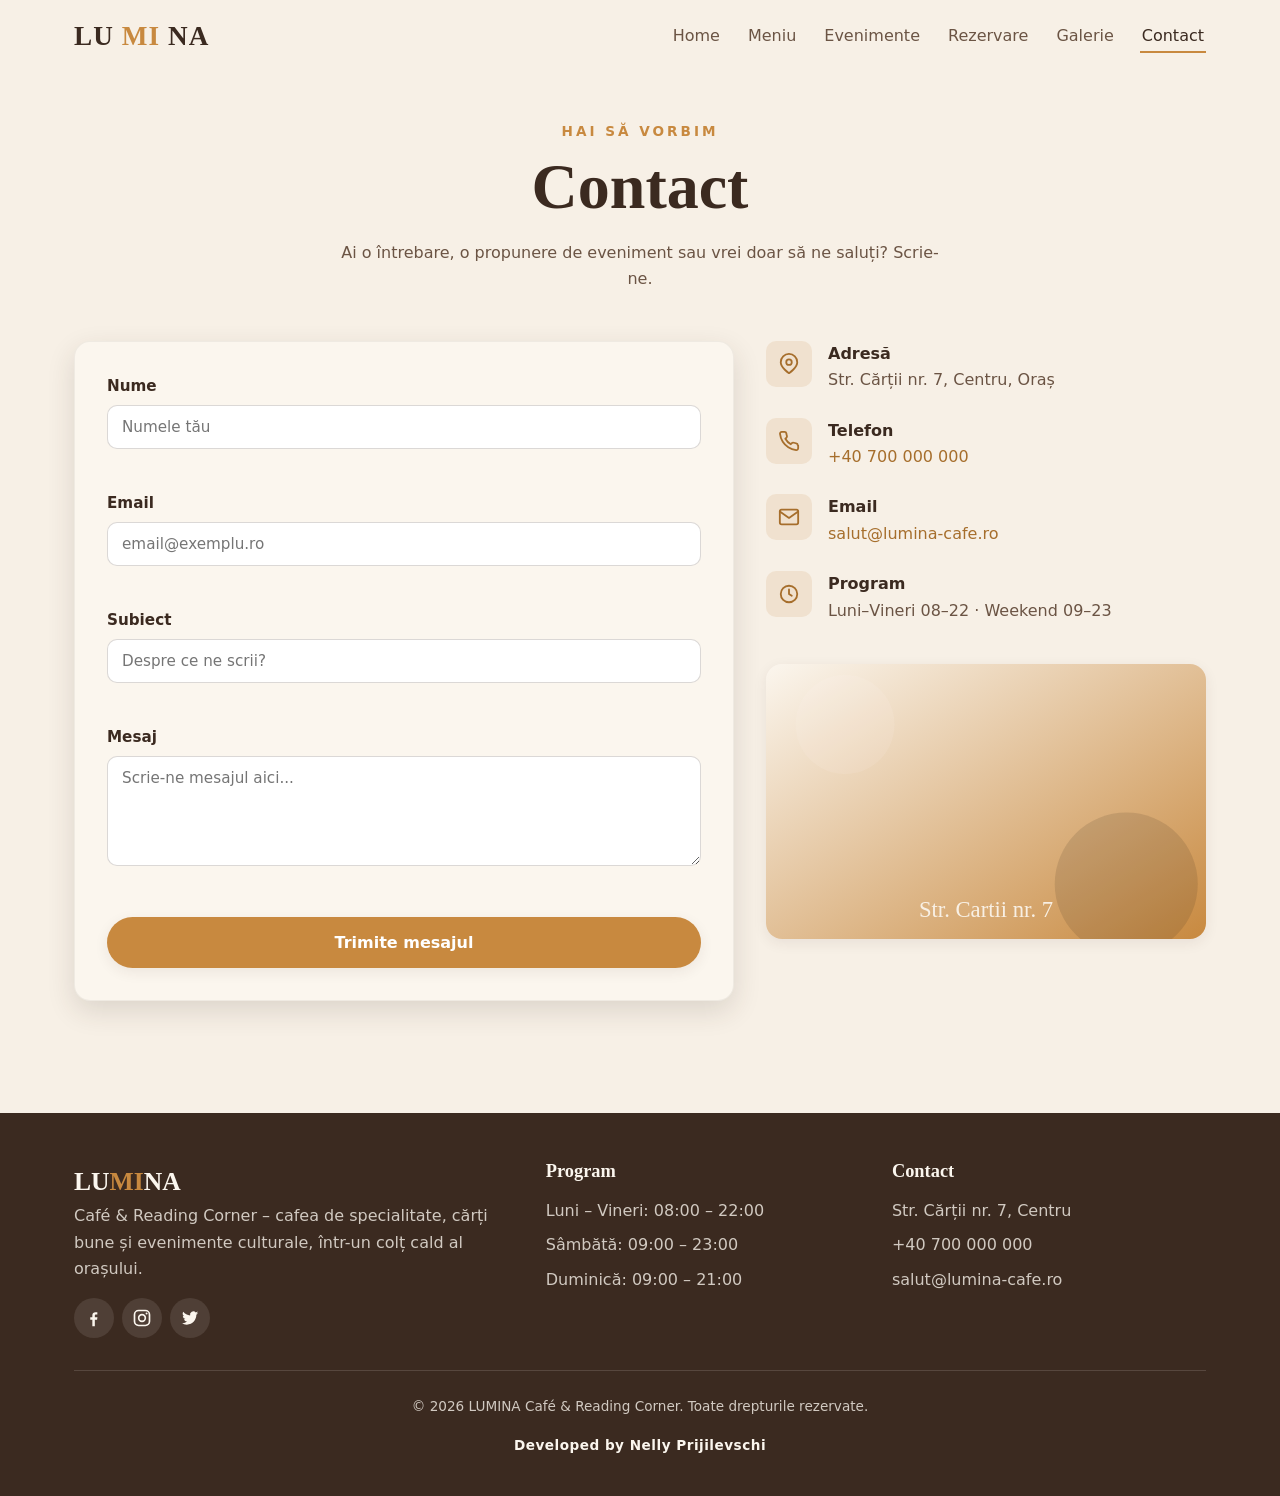
==== contact.html @ 899fbfd4 "Adaugă site-ul LUMINA – Café & Reading Corner Site complet în HTML/CSS/JS Vanilla, fără framework-ur" ====
<!DOCTYPE html>
<html lang="ro">
<head>
  <meta charset="UTF-8">
  <meta name="viewport" content="width=device-width, initial-scale=1.0">
  <meta name="description" content="Contactează LUMINA – adresă, program, telefon și formular de contact.">
  <title>Contact – LUMINA</title>
  <link rel="stylesheet" href="css/style.css">
  <link rel="icon" href="assets/images/produs-cafea.svg" type="image/svg+xml">
</head>
<body>
  <header id="navbar-container"></header>

  <main>
    <section class="sectiune--stransa container" style="padding-top:var(--sp-5);">
      <span class="eyebrow text-center" style="display:block;">Hai să vorbim</span>
      <h1 class="titlu-sectiune">Contact</h1>
      <p class="subtitlu-sectiune">
        Ai o întrebare, o propunere de eveniment sau vrei doar să ne saluți? Scrie-ne.
      </p>

      <div class="contact-layout">
        <!-- Formular de contact -->
        <form class="formular" id="form-contact" novalidate>
          <div class="mesaj-succes" id="succes" role="status">
            <svg viewBox="0 0 24 24" fill="none" stroke="currentColor" stroke-width="2.5" stroke-linecap="round" stroke-linejoin="round"><path d="M20 6L9 17l-5-5"/></svg>
            <span>Mulțumim pentru mesaj! Îți răspundem cât de curând.</span>
          </div>

          <div class="camp">
            <label for="nume">Nume</label>
            <input type="text" id="nume" name="nume" placeholder="Numele tău">
            <span class="camp__eroare" id="err-nume"></span>
          </div>
          <div class="camp">
            <label for="email">Email</label>
            <input type="email" id="email" name="email" placeholder="email@exemplu.ro">
            <span class="camp__eroare" id="err-email"></span>
          </div>
          <div class="camp">
            <label for="subiect">Subiect</label>
            <input type="text" id="subiect" name="subiect" placeholder="Despre ce ne scrii?">
            <span class="camp__eroare" id="err-subiect"></span>
          </div>
          <div class="camp">
            <label for="mesaj">Mesaj</label>
            <textarea id="mesaj" name="mesaj" placeholder="Scrie-ne mesajul aici..."></textarea>
            <span class="camp__eroare" id="err-mesaj"></span>
          </div>
          <button type="submit" class="btn btn--principal" style="width:100%;">Trimite mesajul</button>
        </form>

        <!-- Informații de contact -->
        <div class="info-contact">
          <div class="info-rand">
            <span class="info-rand__icon">
              <svg viewBox="0 0 24 24" fill="none" stroke="currentColor" stroke-width="2" stroke-linecap="round" stroke-linejoin="round"><path d="M21 10c0 6-9 12-9 12s-9-6-9-12a9 9 0 0 1 18 0z"/><circle cx="12" cy="10" r="3"/></svg>
            </span>
            <div><strong>Adresă</strong>Str. Cărții nr. 7, Centru, Oraș</div>
          </div>
          <div class="info-rand">
            <span class="info-rand__icon">
              <svg viewBox="0 0 24 24" fill="none" stroke="currentColor" stroke-width="2" stroke-linecap="round" stroke-linejoin="round"><path d="M22 16.9v3a2 2 0 0 1-2.2 2 19.8 19.8 0 0 1-8.6-3 19.5 19.5 0 0 1-6-6 19.8 19.8 0 0 1-3-8.6A2 2 0 0 1 4.1 2h3a2 2 0 0 1 2 1.7c.1.9.3 1.8.6 2.6a2 2 0 0 1-.5 2.1L8 9.5a16 16 0 0 0 6 6l1.1-1.1a2 2 0 0 1 2.1-.5c.8.3 1.7.5 2.6.6a2 2 0 0 1 1.7 2z"/></svg>
            </span>
            <div><strong>Telefon</strong><a href="tel:+40700000000">+40 700 000 000</a></div>
          </div>
          <div class="info-rand">
            <span class="info-rand__icon">
              <svg viewBox="0 0 24 24" fill="none" stroke="currentColor" stroke-width="2" stroke-linecap="round" stroke-linejoin="round"><rect x="2" y="4" width="20" height="16" rx="2"/><path d="m22 6-10 7L2 6"/></svg>
            </span>
            <div><strong>Email</strong><a href="mailto:salut@lumina-cafe.ro">salut@lumina-cafe.ro</a></div>
          </div>
          <div class="info-rand">
            <span class="info-rand__icon">
              <svg viewBox="0 0 24 24" fill="none" stroke="currentColor" stroke-width="2" stroke-linecap="round" stroke-linejoin="round"><circle cx="12" cy="12" r="9"/><path d="M12 7v5l3 2"/></svg>
            </span>
            <div><strong>Program</strong>Luni–Vineri 08–22 · Weekend 09–23</div>
          </div>
          <div class="harta-placeholder">
            <img src="assets/images/harta.svg" alt="Hartă orientativă către LUMINA">
          </div>
        </div>
      </div>
    </section>
  </main>

  <footer id="footer-container"></footer>

  <script src="js/main.js"></script>
  <script src="js/contact.js"></script>
</body>
</html>
---- css/style.css ----
/* ============================================================
   LUMINA – Café & Reading Corner
   Design system complet: variabile, componente, layout, responsive
   ============================================================ */

/* ---------- 1. Variabile globale (design tokens) ---------- */
:root {
  /* Paletă de culori – cald, premium */
  --crem: #F7F0E6;          /* fundal principal */
  --crem-deschis: #FBF6EE;  /* carduri / suprafețe */
  --caramel: #C8893F;       /* accent principal, butoane */
  --caramel-inchis: #A66E2C;/* hover butoane */
  --maro: #3B2A20;          /* text titluri / footer */
  --maro-mediu: #6B5444;    /* text secundar */
  --masliniu: #6B7A4F;      /* accent secundar / badge-uri */
  --masliniu-inchis: #566437;/* hover accent secundar */

  /* Suprafețe utilitare */
  --alb: #FFFFFF;
  --umbra-fina: 0 4px 14px rgba(59, 42, 32, 0.08);
  --umbra-medie: 0 10px 28px rgba(59, 42, 32, 0.14);
  --umbra-mare: 0 18px 44px rgba(59, 42, 32, 0.22);

  /* Tipografie */
  --font-titlu: "Cormorant Garamond", "Georgia", "Times New Roman", serif;
  --font-text: "Segoe UI", system-ui, -apple-system, sans-serif;

  /* Scară tipografică */
  --fs-h1: clamp(2.4rem, 5vw, 4rem);
  --fs-h2: clamp(1.9rem, 3.5vw, 2.8rem);
  --fs-h3: clamp(1.3rem, 2.2vw, 1.7rem);
  --fs-h4: 1.15rem;
  --fs-body: 1rem;
  --fs-small: 0.85rem;

  /* Spacing – grid de 8px */
  --sp-1: 8px;
  --sp-2: 16px;
  --sp-3: 24px;
  --sp-4: 32px;
  --sp-5: 48px;
  --sp-6: 64px;
  --sp-7: 96px;

  /* Forme */
  --radius: 16px;
  --radius-mic: 10px;
  --radius-pill: 999px;

  /* Mișcare */
  --tranzitie: 250ms ease;

  /* Layout */
  --container: 1180px;
}

/* ---------- 2. Reset & baze ---------- */
*,
*::before,
*::after {
  box-sizing: border-box;
  margin: 0;
  padding: 0;
}

html {
  scroll-behavior: smooth;
}

body {
  font-family: var(--font-text);
  font-size: var(--fs-body);
  line-height: 1.65;
  color: var(--maro-mediu);
  background-color: var(--crem);
  -webkit-font-smoothing: antialiased;
  overflow-x: hidden; /* evită orice scroll orizontal accidental */
}

/* Blochează scroll-ul body când lightbox / meniu mobil sunt deschise */
body.fara-scroll {
  overflow: hidden;
}

h1, h2, h3, h4 {
  font-family: var(--font-titlu);
  color: var(--maro);
  line-height: 1.15;
  font-weight: 600;
}

h1 { font-size: var(--fs-h1); }
h2 { font-size: var(--fs-h2); }
h3 { font-size: var(--fs-h3); }
h4 { font-size: var(--fs-h4); }

p { margin-bottom: var(--sp-2); }

a {
  color: var(--caramel-inchis);
  text-decoration: none;
  transition: color var(--tranzitie);
}
a:hover { color: var(--caramel); }

img {
  max-width: 100%;
  display: block;
}

ul { list-style: none; }

/* Focus vizibil pentru accesibilitate (navigare cu tastatura) */
:focus-visible {
  outline: 3px solid var(--masliniu);
  outline-offset: 2px;
  border-radius: 4px;
}

/* ---------- 3. Utilitare layout ---------- */
.container {
  width: 100%;
  max-width: var(--container);
  margin-inline: auto;
  padding-inline: var(--sp-3);
}

.sectiune {
  padding-block: var(--sp-7);
}

.sectiune--stransa {
  padding-block: var(--sp-5);
}

.titlu-sectiune {
  text-align: center;
  margin-bottom: var(--sp-2);
}

.subtitlu-sectiune {
  text-align: center;
  max-width: 620px;
  margin: 0 auto var(--sp-5);
  color: var(--maro-mediu);
}

/* Mic „eyebrow” deasupra titlurilor de secțiune */
.eyebrow {
  display: inline-block;
  text-transform: uppercase;
  letter-spacing: 3px;
  font-size: var(--fs-small);
  font-weight: 600;
  color: var(--caramel);
  margin-bottom: var(--sp-1);
}

.text-center { text-align: center; }

/* ---------- 4. Butoane ---------- */
.btn {
  display: inline-flex;
  align-items: center;
  justify-content: center;
  gap: var(--sp-1);
  font-family: var(--font-text);
  font-size: 1rem;
  font-weight: 600;
  padding: 14px 28px;
  border: 2px solid transparent;
  border-radius: var(--radius-pill);
  cursor: pointer;
  transition: transform var(--tranzitie), background-color var(--tranzitie),
    box-shadow var(--tranzitie), color var(--tranzitie), border-color var(--tranzitie);
  text-align: center;
}

.btn--principal {
  background-color: var(--caramel);
  color: var(--alb);
  box-shadow: var(--umbra-fina);
}
.btn--principal:hover {
  background-color: var(--caramel-inchis);
  color: var(--alb);
  transform: translateY(-2px);
  box-shadow: var(--umbra-medie);
}

.btn--secundar {
  background-color: transparent;
  color: var(--maro);
  border-color: var(--maro);
}
.btn--secundar:hover {
  background-color: var(--maro);
  color: var(--crem-deschis);
  transform: translateY(-2px);
}

.btn--masliniu {
  background-color: var(--masliniu);
  color: var(--alb);
}
.btn--masliniu:hover {
  background-color: var(--masliniu-inchis);
  color: var(--alb);
  transform: translateY(-2px);
}

.btn:active { transform: translateY(0); }

.btn--mic {
  padding: 9px 18px;
  font-size: var(--fs-small);
}

/* ---------- 5. Navbar ---------- */
.navbar {
  position: sticky;
  top: 0;
  z-index: 100;
  background-color: rgba(247, 240, 230, 0.92);
  backdrop-filter: blur(8px);
  transition: box-shadow var(--tranzitie), background-color var(--tranzitie);
}
/* Umbră fină când utilizatorul a derulat (clasă adăugată din JS) */
.navbar.scrolled {
  box-shadow: var(--umbra-fina);
  background-color: rgba(247, 240, 230, 0.98);
}

.navbar__inner {
  display: flex;
  align-items: center;
  justify-content: space-between;
  height: 72px;
}

.navbar__logo {
  font-family: var(--font-titlu);
  font-size: 1.7rem;
  font-weight: 700;
  letter-spacing: 1px;
  color: var(--maro);
  display: inline-flex;
  align-items: center;
  gap: 8px;
}
.navbar__logo span { color: var(--caramel); }

.navbar__links {
  display: flex;
  align-items: center;
  gap: var(--sp-3);
}

.navbar__link {
  position: relative;
  color: var(--maro-mediu);
  font-weight: 500;
  padding: 6px 2px;
}
.navbar__link::after {
  content: "";
  position: absolute;
  left: 0;
  bottom: -2px;
  width: 0;
  height: 2px;
  background-color: var(--caramel);
  transition: width var(--tranzitie);
}
.navbar__link:hover,
.navbar__link.active {
  color: var(--maro);
}
.navbar__link:hover::after,
.navbar__link.active::after {
  width: 100%;
}

/* Buton hamburger – ascuns pe desktop */
.navbar__toggle {
  display: none;
  flex-direction: column;
  justify-content: center;
  gap: 5px;
  width: 44px;
  height: 44px;
  background: transparent;
  border: none;
  cursor: pointer;
}
.navbar__toggle span {
  display: block;
  width: 26px;
  height: 2px;
  background-color: var(--maro);
  border-radius: 2px;
  transition: transform var(--tranzitie), opacity var(--tranzitie);
}
/* Animație „X” când meniul e deschis */
.navbar__toggle.activ span:nth-child(1) { transform: translateY(7px) rotate(45deg); }
.navbar__toggle.activ span:nth-child(2) { opacity: 0; }
.navbar__toggle.activ span:nth-child(3) { transform: translateY(-7px) rotate(-45deg); }

/* ---------- 6. Hero ---------- */
.hero {
  position: relative;
  padding-block: var(--sp-7);
  background:
    radial-gradient(circle at 20% 20%, rgba(200, 137, 63, 0.18), transparent 45%),
    radial-gradient(circle at 85% 80%, rgba(107, 122, 79, 0.16), transparent 45%),
    var(--crem);
  overflow: hidden;
}
.hero__grid {
  display: grid;
  grid-template-columns: 1.1fr 0.9fr;
  gap: var(--sp-5);
  align-items: center;
}
.hero__titlu {
  margin-bottom: var(--sp-2);
}
.hero__subtitlu {
  font-size: 1.15rem;
  max-width: 520px;
  margin-bottom: var(--sp-4);
}
.hero__actiuni {
  display: flex;
  flex-wrap: wrap;
  gap: var(--sp-2);
}
.hero__media {
  border-radius: var(--radius);
  overflow: hidden;
  box-shadow: var(--umbra-mare);
  aspect-ratio: 4 / 5;
}
.hero__media img { width: 100%; height: 100%; object-fit: cover; }

/* ---------- 7. Carduri ---------- */
.grid-carduri {
  display: grid;
  gap: var(--sp-3);
}
.grid-3 { grid-template-columns: repeat(3, 1fr); }
.grid-2 { grid-template-columns: repeat(2, 1fr); }

.card {
  background-color: var(--crem-deschis);
  border-radius: var(--radius);
  box-shadow: var(--umbra-fina);
  padding: var(--sp-3);
  transition: transform var(--tranzitie), box-shadow var(--tranzitie);
  border: 1px solid rgba(59, 42, 32, 0.05);
}
.card:hover {
  transform: translateY(-6px);
  box-shadow: var(--umbra-medie);
}
.card__icon {
  width: 56px;
  height: 56px;
  display: grid;
  place-items: center;
  border-radius: var(--radius-mic);
  background-color: rgba(200, 137, 63, 0.14);
  color: var(--caramel-inchis);
  margin-bottom: var(--sp-2);
}
.card__icon svg { width: 28px; height: 28px; }
.card h3 { margin-bottom: var(--sp-1); }

/* ---------- 8. Card produs (meniu + preview) ---------- */
.produs {
  background-color: var(--crem-deschis);
  border-radius: var(--radius);
  overflow: hidden;
  box-shadow: var(--umbra-fina);
  display: flex;
  flex-direction: column;
  transition: transform var(--tranzitie), box-shadow var(--tranzitie);
  border: 1px solid rgba(59, 42, 32, 0.05);
}
.produs:hover {
  transform: translateY(-6px);
  box-shadow: var(--umbra-medie);
}
.produs__media {
  aspect-ratio: 4 / 3;
  overflow: hidden;
  background-color: var(--crem);
}
.produs__media img {
  width: 100%; height: 100%;
  object-fit: cover;
  transition: transform 400ms ease;
}
.produs:hover .produs__media img { transform: scale(1.06); }
.produs__corp {
  padding: var(--sp-3);
  display: flex;
  flex-direction: column;
  gap: var(--sp-1);
  flex: 1;
}
.produs__cap {
  display: flex;
  justify-content: space-between;
  align-items: flex-start;
  gap: var(--sp-2);
}
.produs__nume { font-size: 1.25rem; }
.produs__pret {
  font-weight: 700;
  color: var(--caramel-inchis);
  white-space: nowrap;
  font-size: 1.1rem;
}
.produs__desc {
  font-size: 0.92rem;
  color: var(--maro-mediu);
  margin-bottom: var(--sp-2);
}
.produs .btn { margin-top: auto; }

/* Badge de categorie */
.badge {
  display: inline-block;
  font-size: 0.72rem;
  font-weight: 600;
  text-transform: uppercase;
  letter-spacing: 1px;
  padding: 4px 12px;
  border-radius: var(--radius-pill);
  background-color: rgba(107, 122, 79, 0.16);
  color: var(--masliniu-inchis);
  align-self: flex-start;
}

/* ---------- 9. Controale meniu (filtre + căutare) ---------- */
.meniu-controale {
  display: flex;
  flex-wrap: wrap;
  gap: var(--sp-2);
  align-items: center;
  justify-content: space-between;
  margin-bottom: var(--sp-4);
}
.filtre {
  display: flex;
  flex-wrap: wrap;
  gap: var(--sp-1);
}
.filtru-btn {
  font-family: var(--font-text);
  font-weight: 600;
  font-size: 0.9rem;
  padding: 8px 18px;
  border-radius: var(--radius-pill);
  border: 1.5px solid rgba(59, 42, 32, 0.18);
  background-color: transparent;
  color: var(--maro-mediu);
  cursor: pointer;
  transition: all var(--tranzitie);
}
.filtru-btn:hover { border-color: var(--caramel); color: var(--caramel-inchis); }
.filtru-btn.activ {
  background-color: var(--caramel);
  border-color: var(--caramel);
  color: var(--alb);
}

.cautare {
  position: relative;
  flex: 1;
  min-width: 220px;
  max-width: 320px;
}
.cautare input {
  width: 100%;
  padding: 11px 16px 11px 42px;
  border-radius: var(--radius-pill);
  border: 1.5px solid rgba(59, 42, 32, 0.18);
  background-color: var(--crem-deschis);
  font-family: var(--font-text);
  font-size: 0.95rem;
  color: var(--maro);
  transition: border-color var(--tranzitie);
}
.cautare input:focus { outline: none; border-color: var(--caramel); }
.cautare svg {
  position: absolute;
  left: 14px; top: 50%;
  transform: translateY(-50%);
  width: 18px; height: 18px;
  color: var(--maro-mediu);
  pointer-events: none;
}

/* ---------- 10. Layout meniu + coș ---------- */
.meniu-layout {
  display: grid;
  grid-template-columns: 1fr 340px;
  gap: var(--sp-4);
  align-items: start;
}
.lista-produse {
  display: grid;
  grid-template-columns: repeat(auto-fill, minmax(250px, 1fr));
  gap: var(--sp-3);
}

/* Coșul (panou lateral lipicios) */
.cos {
  position: sticky;
  top: 92px;
  background-color: var(--crem-deschis);
  border-radius: var(--radius);
  box-shadow: var(--umbra-medie);
  padding: var(--sp-3);
  border: 1px solid rgba(59, 42, 32, 0.06);
}
.cos__titlu {
  display: flex;
  align-items: center;
  justify-content: space-between;
  margin-bottom: var(--sp-2);
  padding-bottom: var(--sp-2);
  border-bottom: 1px solid rgba(59, 42, 32, 0.1);
}
.cos__lista { display: flex; flex-direction: column; gap: var(--sp-2); max-height: 360px; overflow-y: auto; }
.cos-item {
  display: grid;
  grid-template-columns: 1fr auto;
  gap: 4px var(--sp-1);
  padding-bottom: var(--sp-2);
  border-bottom: 1px dashed rgba(59, 42, 32, 0.12);
}
.cos-item__nume { font-weight: 600; color: var(--maro); font-size: 0.95rem; }
.cos-item__pret { color: var(--caramel-inchis); font-weight: 600; }
.cos-item__controale { display: flex; align-items: center; gap: var(--sp-1); }
.cantitate-btn {
  width: 28px; height: 28px;
  border-radius: 50%;
  border: 1.5px solid rgba(59, 42, 32, 0.2);
  background: transparent;
  color: var(--maro);
  font-weight: 700;
  cursor: pointer;
  display: grid; place-items: center;
  transition: all var(--tranzitie);
  line-height: 1;
}
.cantitate-btn:hover { background-color: var(--caramel); border-color: var(--caramel); color: var(--alb); }
.cos-item__cant { min-width: 22px; text-align: center; font-weight: 600; }
.cos-item__sterge {
  background: none; border: none; cursor: pointer;
  color: var(--maro-mediu); font-size: 0.8rem; text-decoration: underline;
  justify-self: start;
}
.cos-item__sterge:hover { color: #b3401f; }

.cos__total {
  display: flex;
  justify-content: space-between;
  align-items: center;
  font-size: 1.2rem;
  font-weight: 700;
  color: var(--maro);
  margin-block: var(--sp-2);
  padding-top: var(--sp-2);
  border-top: 1px solid rgba(59, 42, 32, 0.1);
}
.cos__actiuni { display: flex; flex-direction: column; gap: var(--sp-1); }

/* Stare goală generică */
.stare-goala {
  text-align: center;
  color: var(--maro-mediu);
  padding: var(--sp-4) var(--sp-2);
}
.stare-goala svg { width: 48px; height: 48px; opacity: 0.4; margin-bottom: var(--sp-1); }

/* ---------- 11. Evenimente ---------- */
.eveniment {
  background-color: var(--crem-deschis);
  border-radius: var(--radius);
  overflow: hidden;
  box-shadow: var(--umbra-fina);
  display: flex;
  flex-direction: column;
  border: 1px solid rgba(59, 42, 32, 0.05);
  transition: transform var(--tranzitie), box-shadow var(--tranzitie);
}
.eveniment:hover { transform: translateY(-6px); box-shadow: var(--umbra-medie); }
.eveniment__media { aspect-ratio: 16 / 10; overflow: hidden; }
.eveniment__media img { width: 100%; height: 100%; object-fit: cover; }
.eveniment__corp { padding: var(--sp-3); display: flex; flex-direction: column; gap: var(--sp-1); flex: 1; }
.eveniment__data {
  display: inline-flex; align-items: center; gap: 6px;
  font-size: 0.85rem; font-weight: 600; color: var(--masliniu-inchis);
}
.eveniment__titlu { font-size: 1.35rem; }
.eveniment__desc { font-size: 0.92rem; margin-bottom: var(--sp-2); }
.eveniment .btn { margin-top: auto; }

/* Buton favorite */
.fav-btn {
  display: inline-flex; align-items: center; justify-content: center; gap: 8px;
  border: 1.5px solid var(--caramel);
  background: transparent;
  color: var(--caramel-inchis);
  font-family: var(--font-text); font-weight: 600;
  padding: 10px 18px; border-radius: var(--radius-pill);
  cursor: pointer; transition: all var(--tranzitie);
}
.fav-btn:hover { background-color: rgba(200, 137, 63, 0.1); }
.fav-btn.activ { background-color: var(--caramel); border-color: var(--caramel); color: var(--alb); }
.fav-btn svg { width: 18px; height: 18px; }

.contor-fav {
  display: inline-block;
  background-color: rgba(200, 137, 63, 0.16);
  color: var(--caramel-inchis);
  font-weight: 600;
  padding: 6px 16px;
  border-radius: var(--radius-pill);
  font-size: 0.9rem;
}

/* ---------- 12. Formulare ---------- */
.formular {
  background-color: var(--crem-deschis);
  border-radius: var(--radius);
  box-shadow: var(--umbra-medie);
  padding: var(--sp-4);
  border: 1px solid rgba(59, 42, 32, 0.06);
}
.camp { margin-bottom: var(--sp-3); }
.camp label {
  display: block;
  font-weight: 600;
  color: var(--maro);
  margin-bottom: 6px;
  font-size: 0.95rem;
}
.camp input,
.camp select,
.camp textarea {
  width: 100%;
  padding: 12px 14px;
  border: 1.5px solid rgba(59, 42, 32, 0.18);
  border-radius: var(--radius-mic);
  background-color: var(--alb);
  font-family: var(--font-text);
  font-size: 0.95rem;
  color: var(--maro);
  transition: border-color var(--tranzitie), box-shadow var(--tranzitie);
}
.camp textarea { resize: vertical; min-height: 110px; }
.camp input:focus,
.camp select:focus,
.camp textarea:focus {
  outline: none;
  border-color: var(--caramel);
  box-shadow: 0 0 0 3px rgba(200, 137, 63, 0.18);
}
/* Câmp invalid */
.camp.invalid input,
.camp.invalid select,
.camp.invalid textarea {
  border-color: #c0492b;
  box-shadow: 0 0 0 3px rgba(192, 73, 43, 0.14);
}
.camp__eroare {
  display: block;
  color: #c0492b;
  font-size: 0.82rem;
  margin-top: 5px;
  min-height: 1em;
}
.camp-rand {
  display: grid;
  grid-template-columns: 1fr 1fr;
  gap: var(--sp-2);
}

/* Mesaj de succes (formulare) */
.mesaj-succes {
  display: none;
  align-items: center;
  gap: var(--sp-1);
  background-color: rgba(107, 122, 79, 0.16);
  color: var(--masliniu-inchis);
  border: 1px solid rgba(107, 122, 79, 0.4);
  border-radius: var(--radius-mic);
  padding: var(--sp-2);
  margin-bottom: var(--sp-3);
  font-weight: 600;
}
.mesaj-succes.vizibil { display: flex; }
.mesaj-succes svg { width: 22px; height: 22px; flex-shrink: 0; }

/* Toast (notificare temporară) */
.toast {
  position: fixed;
  bottom: 24px; left: 50%;
  transform: translateX(-50%) translateY(120%);
  background-color: var(--maro);
  color: var(--crem-deschis);
  padding: 14px 24px;
  border-radius: var(--radius-pill);
  box-shadow: var(--umbra-mare);
  font-weight: 600;
  z-index: 300;
  transition: transform 350ms ease;
  max-width: 90vw;
}
.toast.vizibil { transform: translateX(-50%) translateY(0); }

/* ---------- 13. Galerie + Lightbox ---------- */
.galerie-grid {
  display: grid;
  grid-template-columns: repeat(3, 1fr);
  gap: var(--sp-2);
}
.galerie-item {
  position: relative;
  border-radius: var(--radius-mic);
  overflow: hidden;
  cursor: pointer;
  aspect-ratio: 1 / 1;
  border: none;
  padding: 0;
  background: var(--crem-deschis);
}
.galerie-item img { width: 100%; height: 100%; object-fit: cover; transition: transform 400ms ease; }
.galerie-item:hover img { transform: scale(1.08); }
.galerie-item::after {
  content: "";
  position: absolute; inset: 0;
  background: linear-gradient(transparent 55%, rgba(59, 42, 32, 0.35));
  opacity: 0;
  transition: opacity var(--tranzitie);
}
.galerie-item:hover::after { opacity: 1; }

.lightbox {
  position: fixed;
  inset: 0;
  background-color: rgba(33, 23, 17, 0.92);
  display: none;
  align-items: center;
  justify-content: center;
  z-index: 400;
  padding: var(--sp-3);
}
.lightbox.deschis { display: flex; }
.lightbox__imagine {
  max-width: min(90vw, 1000px);
  max-height: 82vh;
  border-radius: var(--radius-mic);
  box-shadow: var(--umbra-mare);
}
.lightbox__btn {
  position: absolute;
  background: rgba(247, 240, 230, 0.16);
  border: none;
  color: var(--crem-deschis);
  width: 52px; height: 52px;
  border-radius: 50%;
  font-size: 1.6rem;
  cursor: pointer;
  display: grid; place-items: center;
  transition: background var(--tranzitie);
}
.lightbox__btn:hover { background: rgba(247, 240, 230, 0.32); }
.lightbox__inchide { top: 22px; right: 22px; }
.lightbox__prev { left: 22px; top: 50%; transform: translateY(-50%); }
.lightbox__next { right: 22px; top: 50%; transform: translateY(-50%); }
.lightbox__counter {
  position: absolute;
  bottom: 22px; left: 50%;
  transform: translateX(-50%);
  color: var(--crem-deschis);
  font-size: 0.9rem;
  letter-spacing: 1px;
}

/* ---------- 14. Info contact ---------- */
.contact-layout {
  display: grid;
  grid-template-columns: 1.2fr 0.8fr;
  gap: var(--sp-4);
  align-items: start;
}
.info-contact { display: flex; flex-direction: column; gap: var(--sp-3); }
.info-rand { display: flex; gap: var(--sp-2); align-items: flex-start; }
.info-rand__icon {
  width: 46px; height: 46px; flex-shrink: 0;
  display: grid; place-items: center;
  border-radius: var(--radius-mic);
  background-color: rgba(200, 137, 63, 0.14);
  color: var(--caramel-inchis);
}
.info-rand__icon svg { width: 22px; height: 22px; }
.info-rand strong { color: var(--maro); display: block; }
.harta-placeholder {
  margin-top: var(--sp-2);
  border-radius: var(--radius);
  overflow: hidden;
  box-shadow: var(--umbra-fina);
}

/* ---------- 15. Bandă CTA ---------- */
.banda-cta {
  background:
    linear-gradient(120deg, var(--maro), var(--maro-mediu));
  color: var(--crem-deschis);
  border-radius: var(--radius);
  padding: var(--sp-5);
  text-align: center;
}
.banda-cta h2 { color: var(--crem-deschis); }
.banda-cta p { color: rgba(251, 246, 238, 0.85); max-width: 560px; margin-inline: auto; }

/* ---------- 16. Footer ---------- */
.footer {
  background-color: var(--maro);
  color: rgba(251, 246, 238, 0.78);
  padding-block: var(--sp-5) var(--sp-3);
  margin-top: var(--sp-6);
}
.footer__grid {
  display: grid;
  grid-template-columns: 1.4fr 1fr 1fr;
  gap: var(--sp-4);
  margin-bottom: var(--sp-4);
}
.footer h4 { color: var(--crem-deschis); margin-bottom: var(--sp-2); }
.footer__logo {
  font-family: var(--font-titlu);
  font-size: 1.6rem;
  font-weight: 700;
  color: var(--crem-deschis);
}
.footer__logo span { color: var(--caramel); }
.footer a { color: rgba(251, 246, 238, 0.78); }
.footer a:hover { color: var(--caramel); }
.footer__lista li { margin-bottom: 8px; }
.footer__social { display: flex; gap: var(--sp-1); margin-top: var(--sp-1); }
.footer__social a {
  width: 40px; height: 40px;
  display: grid; place-items: center;
  border-radius: 50%;
  background-color: rgba(251, 246, 238, 0.1);
  transition: background var(--tranzitie);
}
.footer__social a:hover { background-color: var(--caramel); }
.footer__social svg { width: 20px; height: 20px; color: var(--crem-deschis); }
.footer__jos {
  border-top: 1px solid rgba(251, 246, 238, 0.14);
  padding-top: var(--sp-3);
  text-align: center;
  font-size: var(--fs-small);
}
.footer__dev {
  color: var(--crem-deschis);
  font-weight: 600;
  letter-spacing: 0.5px;
}

/* ---------- 17. Animație fade-in la scroll ---------- */
.fade-in {
  opacity: 0;
  transform: translateY(24px);
  transition: opacity 600ms ease, transform 600ms ease;
}
.fade-in.vizibil {
  opacity: 1;
  transform: translateY(0);
}
/* Respectă preferința utilizatorului pentru mai puțină mișcare */
@media (prefers-reduced-motion: reduce) {
  .fade-in { opacity: 1; transform: none; transition: none; }
  html { scroll-behavior: auto; }
}

/* ============================================================
   18. Responsive – mobile first breakpoints
   ============================================================ */

/* Tabletă mare / desktop mic */
@media (max-width: 1024px) {
  .meniu-layout { grid-template-columns: 1fr; }
  .cos { position: static; }
  .hero__grid { gap: var(--sp-4); }
  .galerie-grid { grid-template-columns: repeat(3, 1fr); }
}

/* Tabletă */
@media (max-width: 768px) {
  .navbar__toggle { display: flex; }
  .navbar__links {
    position: fixed;
    top: 72px; right: 0;
    width: min(78vw, 320px);
    height: calc(100vh - 72px);
    flex-direction: column;
    align-items: flex-start;
    gap: var(--sp-2);
    background-color: var(--crem-deschis);
    box-shadow: var(--umbra-mare);
    padding: var(--sp-4) var(--sp-3);
    transform: translateX(110%);
    transition: transform var(--tranzitie);
  }
  .navbar__links.deschis { transform: translateX(0); }
  .navbar__link { font-size: 1.1rem; width: 100%; }

  .hero__grid { grid-template-columns: 1fr; }
  .hero__media { order: -1; aspect-ratio: 16 / 10; }
  .hero__subtitlu { margin-inline: auto; }
  .hero { padding-block: var(--sp-5); }

  .grid-3 { grid-template-columns: repeat(2, 1fr); }
  .footer__grid { grid-template-columns: 1fr 1fr; }
  .contact-layout { grid-template-columns: 1fr; }
  .sectiune { padding-block: var(--sp-6); }
}

/* Telefon */
@media (max-width: 560px) {
  .grid-3,
  .grid-2,
  .lista-produse { grid-template-columns: 1fr; }
  .galerie-grid { grid-template-columns: repeat(2, 1fr); }
  .camp-rand { grid-template-columns: 1fr; }
  .footer__grid { grid-template-columns: 1fr; text-align: center; }
  .footer__social { justify-content: center; }
  .meniu-controale { flex-direction: column; align-items: stretch; }
  .cautare { max-width: 100%; }
  .formular { padding: var(--sp-3); }
  .hero__actiuni .btn { flex: 1; }
}

/* Telefon mic – de la 320px */
@media (max-width: 380px) {
  .container { padding-inline: var(--sp-2); }
  .navbar__logo { font-size: 1.45rem; }
}
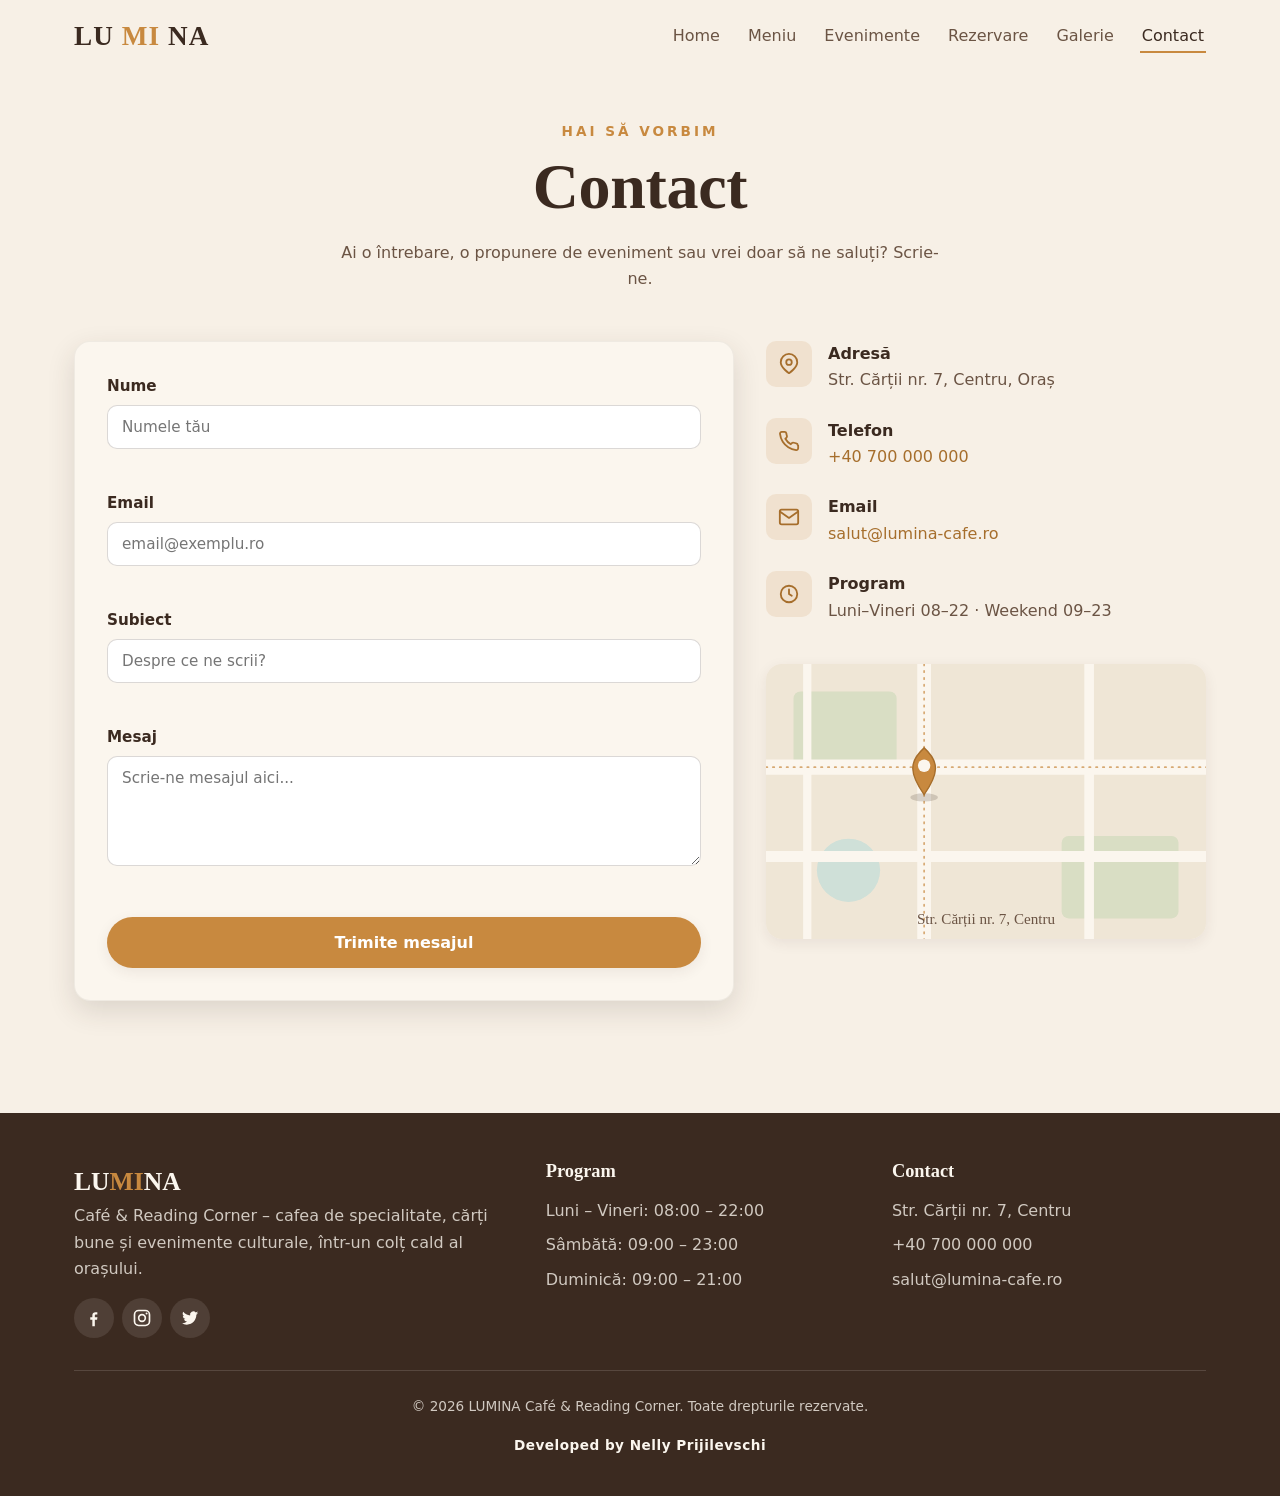
==== commit 5450a9cb: "Finisaj senior: fotografii reale + animații și micro-interacțiuni - Înlocuiește placeholderele SVG c" ====
--- a/contact.html
+++ b/contact.html
@@ -6,7 +6,7 @@
   <meta name="description" content="Contactează LUMINA – adresă, program, telefon și formular de contact.">
   <title>Contact – LUMINA</title>
   <link rel="stylesheet" href="css/style.css">
-  <link rel="icon" href="assets/images/produs-cafea.svg" type="image/svg+xml">
+  <link rel="icon" href="assets/images/favicon.svg" type="image/svg+xml">
 </head>
 <body>
   <header id="navbar-container"></header>
--- a/css/style.css
+++ b/css/style.css
@@ -955,3 +955,156 @@
   .container { padding-inline: var(--sp-2); }
   .navbar__logo { font-size: 1.45rem; }
 }
+
+/* ============================================================
+   19. Finisaje premium (micro-interacțiuni & animații)
+   ============================================================ */
+
+/* --- 19.1 Bară de progres la scroll (sus de tot) --- */
+.scroll-progress {
+  position: fixed;
+  top: 0; left: 0;
+  height: 3px;
+  width: 0;
+  background: linear-gradient(90deg, var(--caramel), var(--masliniu));
+  z-index: 200;
+  transition: width 100ms linear;
+}
+
+/* --- 19.2 Buton „Înapoi sus” --- */
+.to-top {
+  position: fixed;
+  bottom: 24px; right: 24px;
+  width: 48px; height: 48px;
+  border-radius: 50%;
+  background: var(--maro);
+  color: var(--crem-deschis);
+  border: none;
+  cursor: pointer;
+  display: grid; place-items: center;
+  box-shadow: var(--umbra-medie);
+  opacity: 0;
+  visibility: hidden;
+  transform: translateY(14px);
+  transition: opacity var(--tranzitie), transform var(--tranzitie),
+    visibility var(--tranzitie), background var(--tranzitie);
+  z-index: 150;
+}
+.to-top.vizibil { opacity: 1; visibility: visible; transform: translateY(0); }
+.to-top:hover { background: var(--caramel); transform: translateY(-3px); }
+.to-top svg { width: 22px; height: 22px; }
+
+/* --- 19.3 Efect „shine” pe butoanele principale --- */
+.btn { position: relative; overflow: hidden; }
+.btn::after {
+  content: "";
+  position: absolute;
+  top: 0; left: -130%;
+  width: 60%; height: 100%;
+  background: linear-gradient(120deg, transparent, rgba(255, 255, 255, 0.35), transparent);
+  transform: skewX(-20deg);
+  transition: left 600ms ease;
+  pointer-events: none;
+}
+.btn:hover::after { left: 150%; }
+
+/* --- 19.4 Accent de titlu (cuvânt evidențiat în caramel) --- */
+.accent { color: var(--caramel-inchis); }
+h1, h2, h3 { letter-spacing: -0.3px; }
+
+/* --- 19.5 Indicator de scroll în hero --- */
+.hero__scroll {
+  position: absolute;
+  bottom: 20px; left: 50%;
+  transform: translateX(-50%);
+  display: flex;
+  flex-direction: column;
+  align-items: center;
+  gap: 6px;
+  color: var(--maro-mediu);
+  font-size: 0.78rem;
+  letter-spacing: 2px;
+  text-transform: uppercase;
+  animation: bob 1.9s ease-in-out infinite;
+}
+.hero__scroll svg { width: 24px; height: 24px; }
+@keyframes bob {
+  0%, 100% { transform: translate(-50%, 0); }
+  50%      { transform: translate(-50%, 8px); }
+}
+
+/* --- 19.6 Secțiunea de statistici (cu numere animate) --- */
+.stats {
+  display: grid;
+  grid-template-columns: repeat(4, 1fr);
+  gap: var(--sp-3);
+  text-align: center;
+  background: var(--crem-deschis);
+  border: 1px solid rgba(59, 42, 32, 0.06);
+  border-radius: var(--radius);
+  box-shadow: var(--umbra-fina);
+  padding: var(--sp-4) var(--sp-3);
+}
+.stat__num {
+  font-family: var(--font-titlu);
+  font-size: clamp(2rem, 4vw, 3rem);
+  font-weight: 700;
+  color: var(--caramel-inchis);
+  line-height: 1;
+}
+.stat__label {
+  display: block;
+  margin-top: 6px;
+  color: var(--maro-mediu);
+  font-weight: 600;
+  font-size: 0.9rem;
+  letter-spacing: 0.5px;
+}
+
+/* --- 19.7 Lightbox: tranziții de deschidere + legendă --- */
+.lightbox.deschis { animation: lbFade 280ms ease; }
+.lightbox__imagine { animation: lbZoom 320ms cubic-bezier(0.2, 0.7, 0.3, 1); }
+.lightbox__caption {
+  position: absolute;
+  bottom: 56px; left: 50%;
+  transform: translateX(-50%);
+  color: var(--crem-deschis);
+  font-size: 0.95rem;
+  max-width: 80vw;
+  text-align: center;
+  opacity: 0.9;
+}
+@keyframes lbFade { from { opacity: 0; } to { opacity: 1; } }
+@keyframes lbZoom {
+  from { opacity: 0; transform: scale(0.92); }
+  to   { opacity: 1; transform: scale(1); }
+}
+
+/* --- 19.8 Variante de reveal (folosite cu .fade-in) --- */
+.fade-in.din-stanga { transform: translateX(-32px); }
+.fade-in.din-dreapta { transform: translateX(32px); }
+.fade-in.din-stanga.vizibil,
+.fade-in.din-dreapta.vizibil { transform: translateX(0); }
+
+/* --- 19.9 Imagini: fundal cald cât timp se încarcă (evită „flash” alb) --- */
+.produs__media,
+.eveniment__media,
+.galerie-item,
+.hero__media { background-color: var(--crem); }
+
+/* Respectă reduce-motion și pentru noile animații */
+@media (prefers-reduced-motion: reduce) {
+  .hero__scroll { animation: none; }
+  .lightbox.deschis,
+  .lightbox__imagine { animation: none; }
+  .btn::after { display: none; }
+}
+
+/* --- 19.10 Responsive pentru finisaje --- */
+@media (max-width: 768px) {
+  .stats { grid-template-columns: repeat(2, 1fr); gap: var(--sp-2); }
+  .hero__scroll { display: none; }
+}
+@media (max-width: 560px) {
+  .to-top { bottom: 16px; right: 16px; width: 44px; height: 44px; }
+}
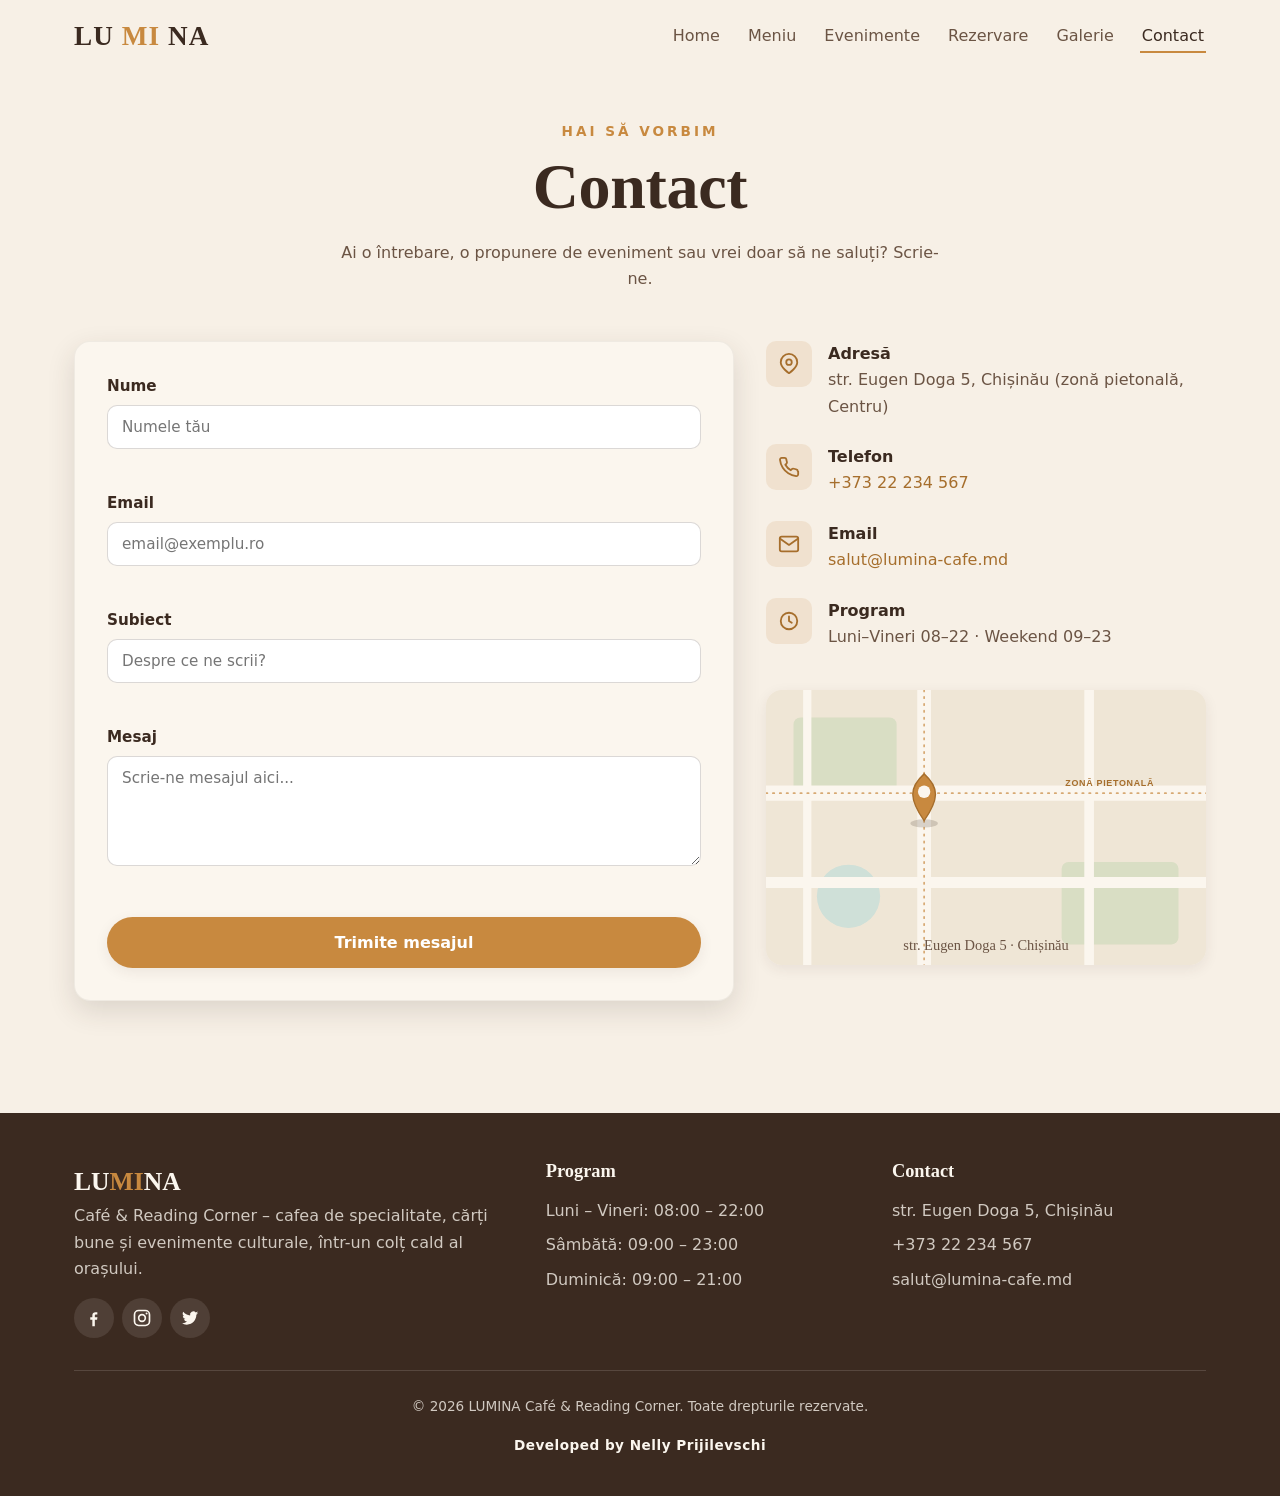
==== commit 69d1e3b5: "Mută datele de contact în Chișinău (stradă pietonală) + .gitignore curat - Adresă: str. Eugen Doga 5" ====
--- a/contact.html
+++ b/contact.html
@@ -56,19 +56,19 @@
             <span class="info-rand__icon">
               <svg viewBox="0 0 24 24" fill="none" stroke="currentColor" stroke-width="2" stroke-linecap="round" stroke-linejoin="round"><path d="M21 10c0 6-9 12-9 12s-9-6-9-12a9 9 0 0 1 18 0z"/><circle cx="12" cy="10" r="3"/></svg>
             </span>
-            <div><strong>Adresă</strong>Str. Cărții nr. 7, Centru, Oraș</div>
+            <div><strong>Adresă</strong>str. Eugen Doga 5, Chișinău (zonă pietonală, Centru)</div>
           </div>
           <div class="info-rand">
             <span class="info-rand__icon">
               <svg viewBox="0 0 24 24" fill="none" stroke="currentColor" stroke-width="2" stroke-linecap="round" stroke-linejoin="round"><path d="M22 16.9v3a2 2 0 0 1-2.2 2 19.8 19.8 0 0 1-8.6-3 19.5 19.5 0 0 1-6-6 19.8 19.8 0 0 1-3-8.6A2 2 0 0 1 4.1 2h3a2 2 0 0 1 2 1.7c.1.9.3 1.8.6 2.6a2 2 0 0 1-.5 2.1L8 9.5a16 16 0 0 0 6 6l1.1-1.1a2 2 0 0 1 2.1-.5c.8.3 1.7.5 2.6.6a2 2 0 0 1 1.7 2z"/></svg>
             </span>
-            <div><strong>Telefon</strong><a href="tel:+40700000000">+40 700 000 000</a></div>
+            <div><strong>Telefon</strong><a href="tel:+37322234567">+373 22 234 567</a></div>
           </div>
           <div class="info-rand">
             <span class="info-rand__icon">
               <svg viewBox="0 0 24 24" fill="none" stroke="currentColor" stroke-width="2" stroke-linecap="round" stroke-linejoin="round"><rect x="2" y="4" width="20" height="16" rx="2"/><path d="m22 6-10 7L2 6"/></svg>
             </span>
-            <div><strong>Email</strong><a href="mailto:salut@lumina-cafe.ro">salut@lumina-cafe.ro</a></div>
+            <div><strong>Email</strong><a href="mailto:salut@lumina-cafe.md">salut@lumina-cafe.md</a></div>
           </div>
           <div class="info-rand">
             <span class="info-rand__icon">
